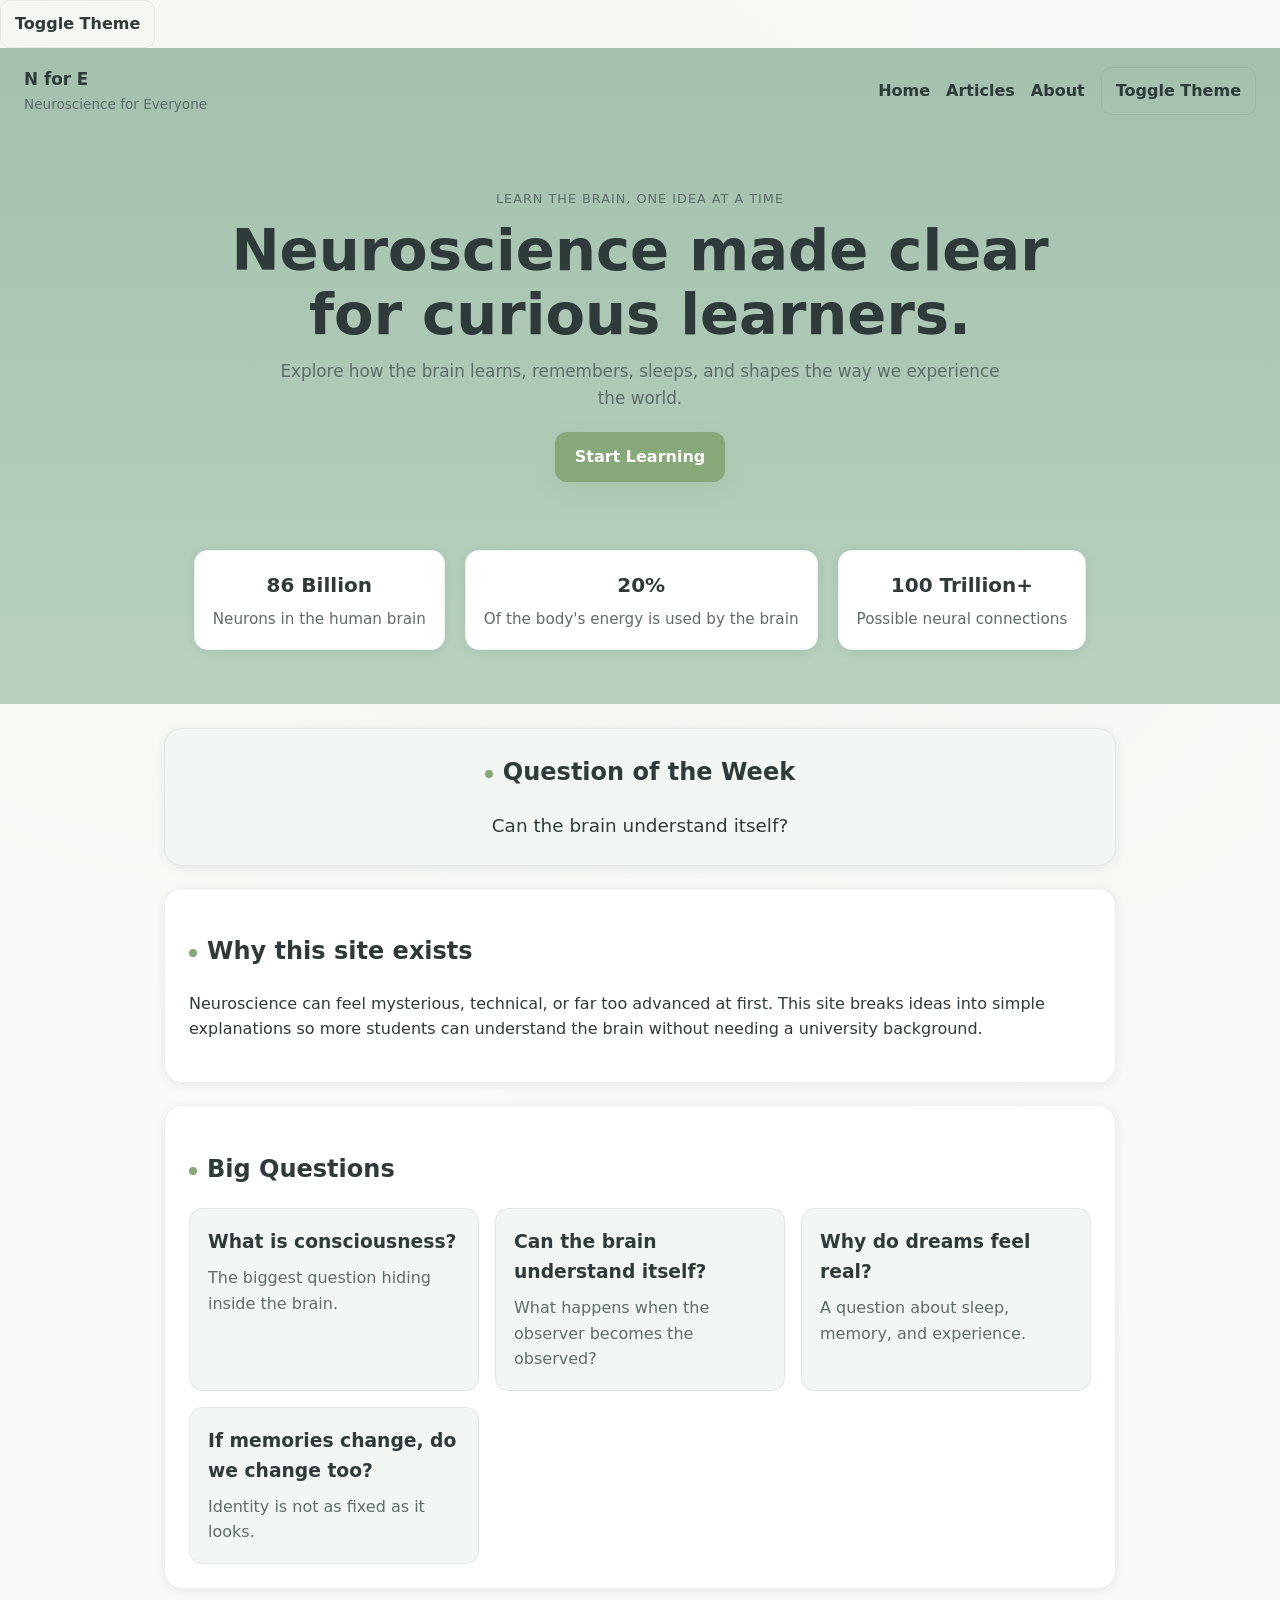
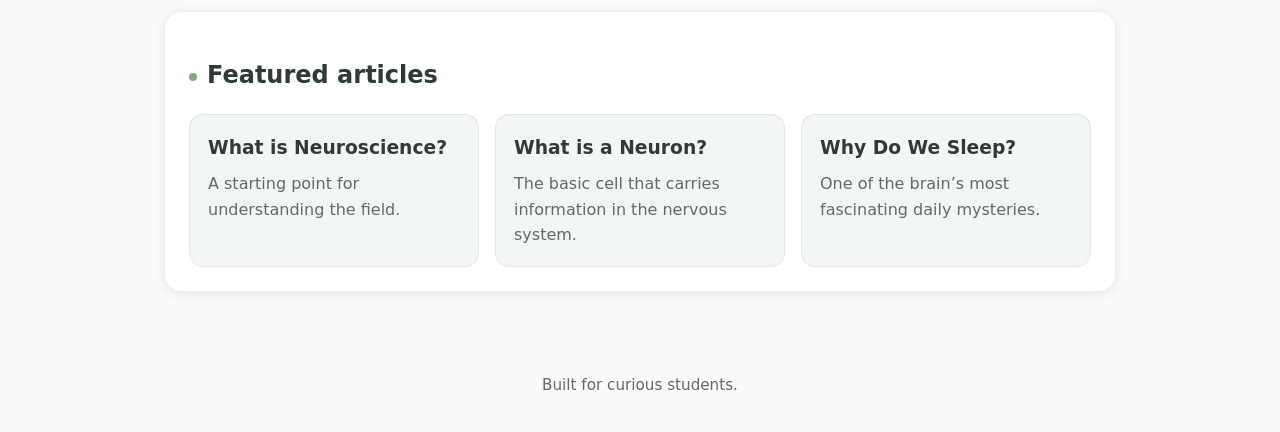
==== index.html @ fd0b6b1f "Add files via upload" ====
<!DOCTYPE html>
<html lang="en">
<head>
    <meta charset="UTF-8">
    <meta name="viewport" content="width=device-width, initial-scale=1.0">
    <title>N for E | Neuroscience for Everyone</title>
    <link rel="stylesheet" href="style.css">
    <script src="script.js" defer></script>
</head>
<script src="script.js"></script>
<button class="theme-button" onclick="toggleTheme()">
    Toggle Theme
</button>

<script src="script.js"></script>
<body>

    <header class="hero">
        <nav class="nav">
            <div class="logo">
                <span class="logo-mark">N for E</span>
                <span class="logo-sub">Neuroscience for Everyone</span>
            </div>

            <div class="nav-links">
                <a href="index.html">Home</a>
                <a href="articles.html">Articles</a>
                <a href="about.html">About</a>
                 <script src="script.js"></script>
<button class="theme-button" onclick="toggleTheme()">
    Toggle Theme
</button>

<script src="script.js"></script>
        </nav>

        <div class="hero-content">
            <p class="eyebrow">Learn the brain, one idea at a time</p>
            <h1>Neuroscience made clear for curious learners.</h1>
            <p class="hero-text">
                Explore how the brain learns, remembers, sleeps, and shapes the way we experience the world.
            </p>
            <a class="button" href="articles.html">Start Learning</a>
        </div>

        <div class="stats container">
            <div class="stat">
                <h3>86 Billion</h3>
                <p>Neurons in the human brain</p>
            </div>

            <div class="stat">
                <h3>20%</h3>
                <p>Of the body's energy is used by the brain</p>
            </div>

            <div class="stat">
                <h3>100 Trillion+</h3>
                <p>Possible neural connections</p>
            </div>
        </div>
    </header>

    <main class="container">

        <section class="card question-banner">
            <h2>Question of the Week</h2>
            <p>Can the brain understand itself?</p>
        </section>

        <section class="card">
            <h2>Why this site exists</h2>
            <p>
                Neuroscience can feel mysterious, technical, or far too advanced at first.
                This site breaks ideas into simple explanations so more students can understand the brain without needing a university background.
            </p>
        </section>

        <section class="card">
            <h2>Big Questions</h2>
            <div class="grid">
                <div class="topic-card">
                    <h3>What is consciousness?</h3>
                    <p>The biggest question hiding inside the brain.</p>
                </div>

                <div class="topic-card">
                    <h3>Can the brain understand itself?</h3>
                    <p>What happens when the observer becomes the observed?</p>
                </div>

                <div class="topic-card">
                    <h3>Why do dreams feel real?</h3>
                    <p>A question about sleep, memory, and experience.</p>
                </div>

                <div class="topic-card">
                    <h3>If memories change, do we change too?</h3>
                    <p>Identity is not as fixed as it looks.</p>
                </div>
            </div>
        </section>

        <section class="card">
            <h2>Featured articles</h2>
            <div class="grid">
                <a class="topic-card" href="what-is-neuroscience.html">
                    <h3>What is Neuroscience?</h3>
                    <p>A starting point for understanding the field.</p>
                </a>

                <a class="topic-card" href="what-is-a-neuron.html">
                    <h3>What is a Neuron?</h3>
                    <p>The basic cell that carries information in the nervous system.</p>
                </a>

                <a class="topic-card" href="why-do-we-sleep.html">
                    <h3>Why Do We Sleep?</h3>
                    <p>One of the brain’s most fascinating daily mysteries.</p>
                </a>
            </div>
        </section>

    </main>

    <footer class="footer">
        <p>Built for curious students.</p>
    </footer>

</body>
</html>
---- style.css ----
:root {
    --bg: #FAFBF8;
    --card: #FFFFFF;
    --header: #A3C1AD;
    --accent: #87A878;
    --text: #2F3A3A;
    --muted: #5F6B6B;
    --shadow: 0 2px 12px rgba(0, 0, 0, 0.08);
    --border: rgba(47, 58, 58, 0.08);
    --soft: #F3F7F3;
}

[data-theme="dark"] {
    --bg: #121B17;
    --card: #1A2521;
    --header: #1F2E28;
    --accent: #87A878;
    --text: #EAF3EE;
    --muted: #A9B8B1;
    --shadow: 0 6px 20px rgba(0, 0, 0, 0.35);
    --border: rgba(255, 255, 255, 0.08);
    --soft: #1C2A25;
}

* {
    box-sizing: border-box;
}

html {
    scroll-behavior: smooth;
}

/* 🌙 smooth theme transition system */
body {
    margin: 0;
    font-family: system-ui, -apple-system, Segoe UI, Roboto, Arial, sans-serif;
    background:
        radial-gradient(circle at 20% 10%, rgba(135,168,120,0.06), transparent 40%),
        radial-gradient(circle at 80% 30%, rgba(163,193,173,0.05), transparent 45%),
        var(--bg);
    color: var(--text);
    line-height: 1.6;
    transition: background 0.35s ease, color 0.35s ease;
}

a {
    color: inherit;
    text-decoration: none;
}

/* Focus accessibility */
:focus-visible {
    outline: 2px solid var(--accent);
    outline-offset: 3px;
    border-radius: 6px;
}

/* NAV */
.nav {
    display: flex;
    justify-content: space-between;
    align-items: center;
    gap: 16px;
    padding: 18px 24px;
    flex-wrap: wrap;
}

.logo {
    display: flex;
    flex-direction: column;
    gap: 2px;
}

.logo-mark {
    font-weight: 800;
    font-size: 1.05rem;
}

.logo-sub {
    font-size: 0.85rem;
    color: var(--muted);
}

.nav-links {
    display: flex;
    gap: 16px;
    flex-wrap: wrap;
    align-items: center;
}

.nav-links a {
    color: var(--text);
    font-weight: 600;
}

.nav-links a:hover {
    text-decoration: underline;
}

/* HERO */
.hero {
    background: linear-gradient(180deg, var(--header), #b8d2bf);
    padding-bottom: 42px;
}

.hero-content,
.page-title {
    max-width: 900px;
    margin: 0 auto;
    padding: 42px 24px 20px;
    text-align: center;
}

.eyebrow {
    text-transform: uppercase;
    letter-spacing: 1px;
    font-size: 0.8rem;
    color: var(--muted);
    margin-bottom: 10px;
}

.hero h1,
.page-title h1 {
    margin: 0 0 12px;
    font-size: clamp(2rem, 5vw, 3.6rem);
    line-height: 1.1;
}

.hero-text,
.page-title p {
    max-width: 720px;
    margin: 0 auto 20px;
    color: var(--muted);
    font-size: 1.05rem;
}

/* BUTTON */
.button {
    display: inline-block;
    background: var(--accent);
    color: white;
    padding: 12px 20px;
    border-radius: 12px;
    font-weight: 700;
    box-shadow: 0 6px 18px rgba(135, 168, 120, 0.25);
    transition: transform 0.18s ease, box-shadow 0.18s ease;
}

.button:hover {
    transform: translateY(-2px);
    box-shadow: 0 10px 26px rgba(135, 168, 120, 0.35);
}

/* THEME BUTTON */
.theme-button {
    background: transparent;
    color: var(--text);
    border: 1px solid var(--border);
    padding: 10px 14px;
    border-radius: 10px;
    cursor: pointer;
    font: inherit;
    font-weight: 600;
}

.theme-button:hover {
    background: var(--soft);
}

/* LAYOUT */
.container {
    max-width: 1000px;
    margin: 0 auto;
    padding: 24px;
}

/* CARDS */
.card {
    background: var(--card);
    border-radius: 18px;
    padding: 24px;
    box-shadow: var(--shadow);
    border: 1px solid var(--border);
    margin-bottom: 22px;
    transition: transform 0.25s ease, box-shadow 0.25s ease, background 0.35s ease;
}

.card:hover {
    transform: translateY(-3px);
    box-shadow: 0 10px 30px rgba(0,0,0,0.12);
}

/* GRID */
.grid {
    display: grid;
    grid-template-columns: repeat(auto-fit, minmax(220px, 1fr));
    gap: 16px;
}

/* TOPIC CARDS */
.topic-card {
    display: block;
    padding: 18px;
    border-radius: 14px;
    background: var(--soft);
    border: 1px solid var(--border);
    transition: transform 0.15s ease, box-shadow 0.15s ease, background 0.35s ease;
}

.topic-card:hover {
    transform: translateY(-2px);
    box-shadow: var(--shadow);
}

.topic-card h3 {
    margin-top: 0;
    margin-bottom: 8px;
}

.topic-card p {
    margin: 0;
    color: var(--muted);
}

/* STAT CARDS */
.stats {
    display: flex;
    gap: 20px;
    justify-content: center;
    flex-wrap: wrap;
    margin-top: 24px;
    padding-bottom: 12px;
}

.stat {
    background: var(--card);
    padding: 18px;
    border-radius: 14px;
    min-width: 180px;
    box-shadow: var(--shadow);
    border: 1px solid var(--border);
    text-align: center;
}

.stat h3 {
    margin: 0 0 6px;
    font-size: 1.25rem;
}

.stat p {
    margin: 0;
    color: var(--muted);
    font-size: 0.95rem;
}

/* SECTION IDENTITY MARKER */
h2 {
    position: relative;
}

h2::before {
    content: "";
    display: inline-block;
    width: 8px;
    height: 8px;
    background: var(--accent);
    border-radius: 50%;
    margin-right: 10px;
    transform: translateY(-2px);
}

/* QUESTION BANNER */
.question-banner {
    text-align: center;
    background: var(--soft);
}

.question-banner h2 {
    margin-top: 0;
}

.question-banner p {
    font-size: 1.15rem;
    margin-bottom: 0;
}

/* ARTICLE */
.article h2 {
    margin-top: 28px;
}

/* FOOTER */
.footer {
    text-align: center;
    padding: 20px;
    color: var(--muted);
    font-size: 0.95rem;
}

/* MOBILE */
@media (max-width: 640px) {
    .nav {
        flex-direction: column;
        align-items: flex-start;
    }

    .nav-links {
        width: 100%;
    }

    .hero-content,
    .page-title {
        padding-top: 28px;
    }
}
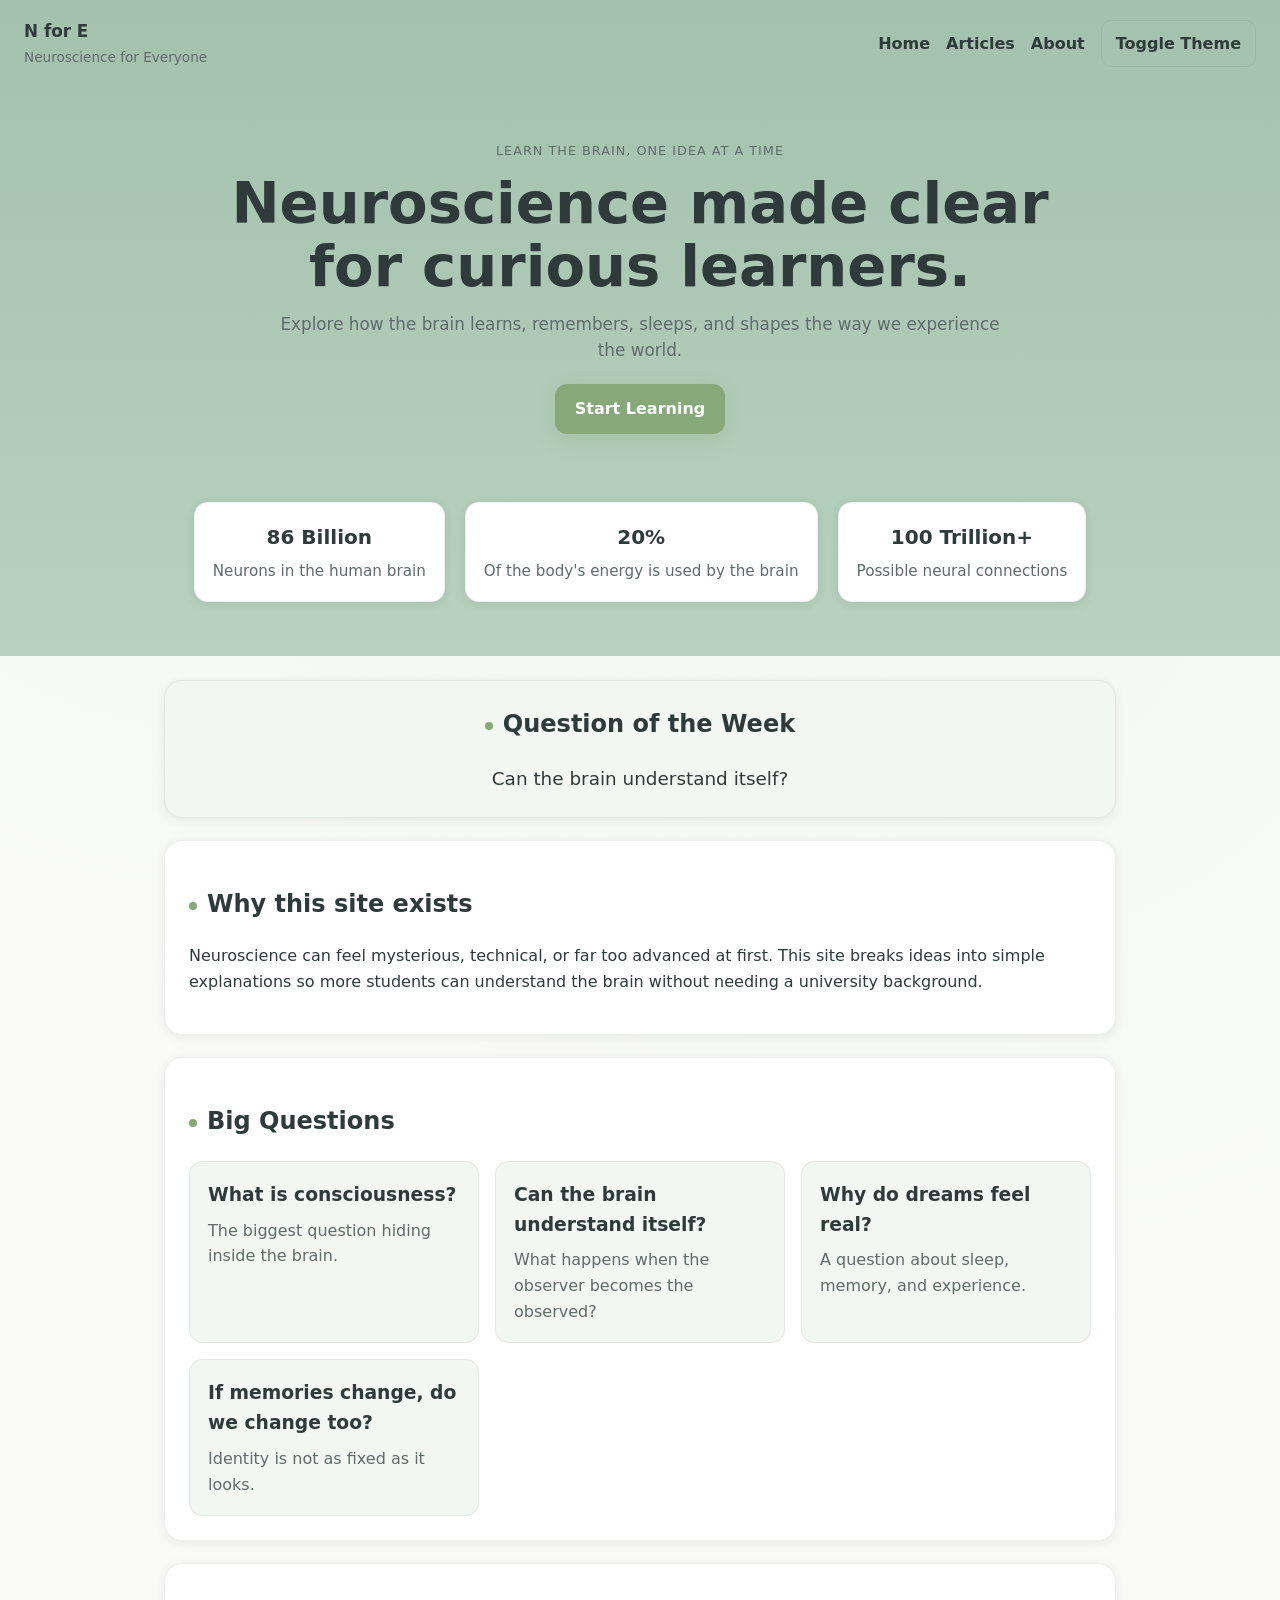
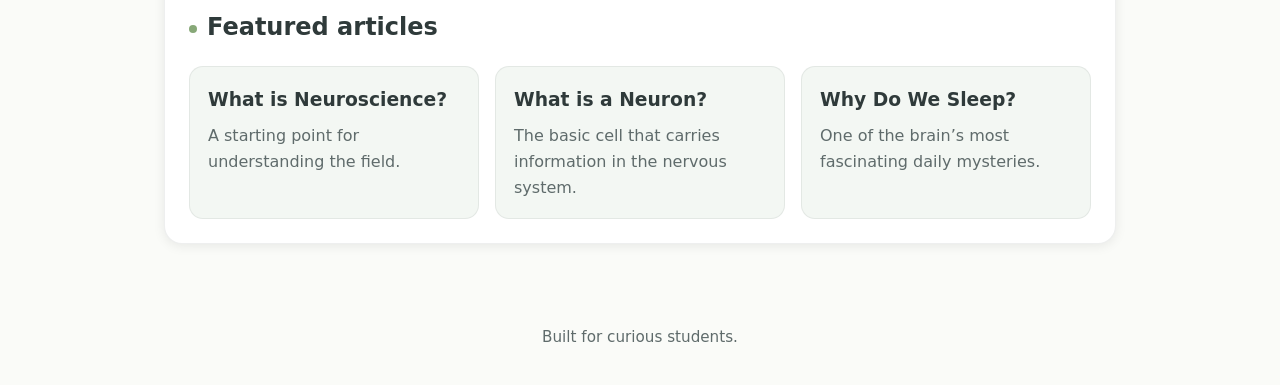
==== commit 2e4dcf6e: "Refactor index.html structure and remove duplicates" ====
--- a/index.html
+++ b/index.html
@@ -7,12 +7,6 @@
     <link rel="stylesheet" href="style.css">
     <script src="script.js" defer></script>
 </head>
-<script src="script.js"></script>
-<button class="theme-button" onclick="toggleTheme()">
-    Toggle Theme
-</button>
-
-<script src="script.js"></script>
 <body>
 
     <header class="hero">
@@ -128,4 +122,4 @@
     </footer>
 
 </body>
-</html>+</html>
